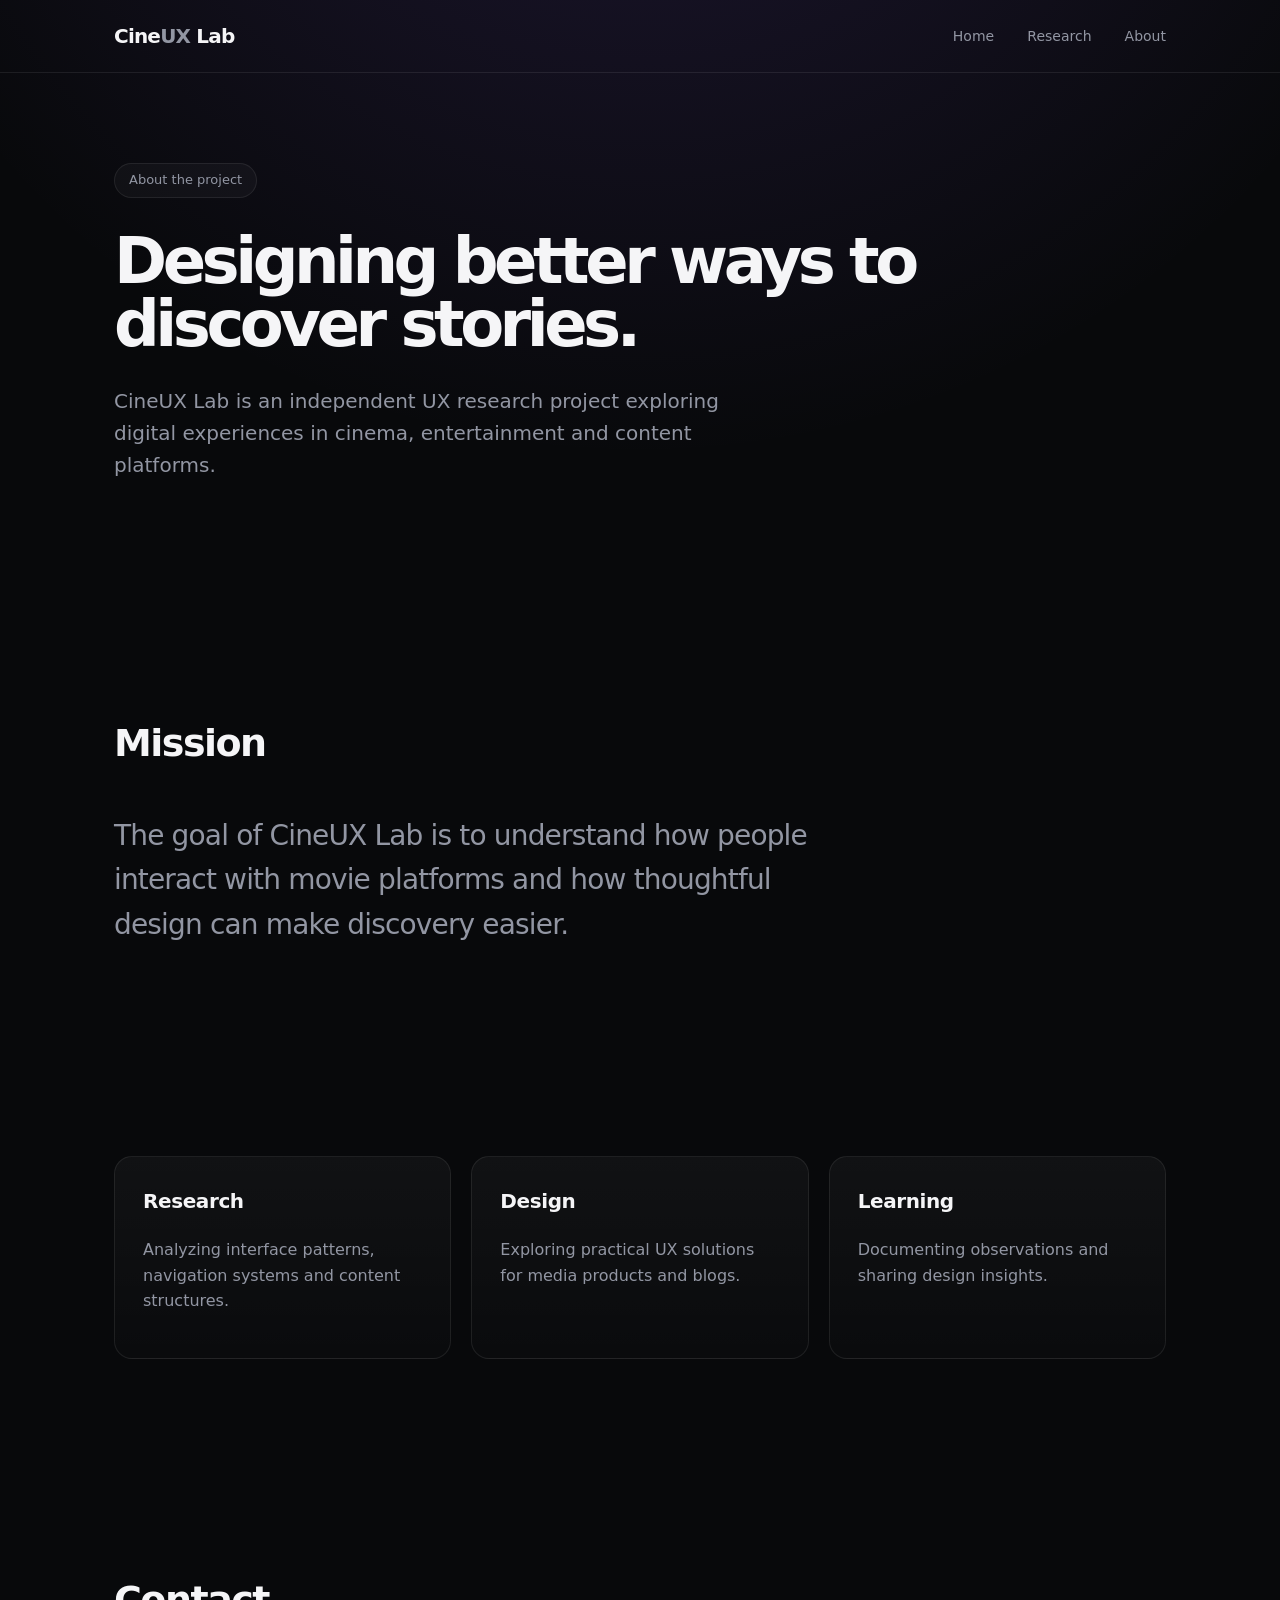
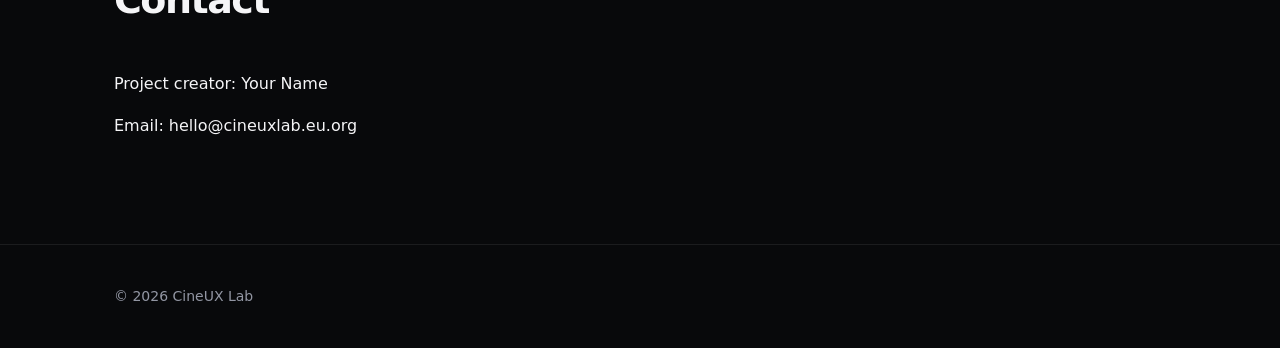
==== about.html @ 1696b7d3 "Create about.html Add about page" ====
<!DOCTYPE html>
<html lang="en">

<head>

<meta charset="UTF-8">
<meta name="viewport" content="width=device-width, initial-scale=1.0">

<title>About — CineUX Lab</title>

<meta name="description" content="About CineUX Lab, an independent UX research project focused on movie and media experiences.">

<link rel="icon" type="image/svg+xml" href="favicon.svg">
<link rel="stylesheet" href="style.css">

</head>


<body>


<header>

<div class="container nav">

<div class="logo">
<a href="index.html" style="color:inherit;text-decoration:none">
Cine<span>UX</span> Lab
</a>
</div>


<nav>
<a href="index.html">Home</a>
<a href="research.html">Research</a>
<a href="about.html">About</a>
</nav>


</div>

</header>



<main>


<section class="hero small">

<div class="container">


<div class="badge">
About the project
</div>


<h1>
Designing better ways to discover stories.
</h1>


<p>
CineUX Lab is an independent UX research project exploring digital experiences in cinema, entertainment and content platforms.
</p>


</div>

</section>




<section>

<div class="container">


<h2>
Mission
</h2>


<p class="large">

The goal of CineUX Lab is to understand how people interact with movie platforms and how thoughtful design can make discovery easier.

</p>


</div>

</section>




<section>

<div class="container">


<div class="grid">


<article>

<h3>
Research
</h3>

<p>
Analyzing interface patterns, navigation systems and content structures.
</p>

</article>



<article>

<h3>
Design
</h3>

<p>
Exploring practical UX solutions for media products and blogs.
</p>

</article>



<article>

<h3>
Learning
</h3>

<p>
Documenting observations and sharing design insights.
</p>

</article>



</div>


</div>

</section>




<section>

<div class="container">


<h2>
Contact
</h2>


<p>
Project creator: Your Name
</p>


<p>
Email: hello@cineuxlab.eu.org
</p>


</div>

</section>



</main>



<footer>

<div class="container">

© 2026 CineUX Lab

</div>

</footer>



</body>

</html>
---- style.css ----
:root {
    --bg: #08090b;
    --surface: #101114;
    --border: rgba(255,255,255,0.08);
    --text: #f5f5f7;
    --muted: #9296a3;
    --accent: #8b5cf6;
    --accent-light: #c4b5fd;
}

* {
    box-sizing: border-box;
}

html {
    scroll-behavior: smooth;
}

body {
    margin: 0;
    background:
        radial-gradient(
            circle at 50% -20%,
            rgba(139,92,246,0.18),
            transparent 35%
        ),
        var(--bg);

    color: var(--text);
    font-family:
        Inter,
        ui-sans-serif,
        system-ui,
        -apple-system,
        BlinkMacSystemFont,
        "Segoe UI",
        sans-serif;

    line-height: 1.6;
}


.container {
    max-width: 1100px;
    margin: auto;
    padding: 0 24px;
}


/* Navigation */

header {
    position: relative;
    border-bottom: 1px solid var(--border);
}

.nav {
    height: 72px;
    display: flex;
    align-items: center;
    justify-content: space-between;
}


.logo {
    font-size: 20px;
    font-weight: 600;
    letter-spacing: -0.04em;
}

.logo span {
    color: var(--muted);
}


nav a {
    color: var(--muted);
    text-decoration: none;
    margin-left: 28px;
    font-size: 14px;
}

nav a:hover {
    color: var(--text);
}



/* Hero */

.hero {
    position: relative;
    padding: 140px 0 120px;
    overflow: hidden;
}


.glow {
    position: absolute;
    width: 500px;
    height: 500px;
    top: -250px;
    left: 50%;
    transform: translateX(-50%);

    background:
        radial-gradient(
            circle,
            rgba(139,92,246,0.25),
            transparent 65%
        );

    filter: blur(40px);
}


.badge {
    display: inline-block;

    border: 1px solid var(--border);
    background: rgba(255,255,255,0.03);

    padding: 6px 14px;
    border-radius: 999px;

    font-size: 13px;
    color: var(--muted);

    margin-bottom: 32px;
}


h1 {
    font-size: clamp(48px, 8vw, 88px);
    line-height: 0.98;
    letter-spacing: -0.07em;

    margin: 0 0 30px;
}


h1 span {
    background:
        linear-gradient(
            90deg,
            #ffffff,
            #a78bfa
        );

    -webkit-background-clip: text;
    background-clip: text;

    color: transparent;
}


.hero p {
    max-width: 650px;

    font-size: 20px;
    color: var(--muted);

    margin-bottom: 40px;
}



.button {
    display: inline-flex;

    padding: 12px 22px;

    border-radius: 10px;

    background: white;
    color: black;

    text-decoration: none;
    font-weight: 600;

    transition: transform .2s ease;
}


.button:hover {
    transform: translateY(-2px);
}



/* Sections */

section {
    padding: 90px 0;
}


h2 {
    font-size: 38px;
    letter-spacing: -0.04em;

    margin-bottom: 40px;
}



.grid {

    display: grid;

    grid-template-columns:
        repeat(auto-fit, minmax(280px,1fr));

    gap: 20px;

}


article {

    background:
        linear-gradient(
            180deg,
            rgba(255,255,255,0.04),
            rgba(255,255,255,0.01)
        );

    border: 1px solid var(--border);

    border-radius: 18px;

    padding: 28px;

}


article h3 {

    margin-top: 0;

    font-size: 20px;

    letter-spacing: -0.02em;

}


article p {

    color: var(--muted);

}



.large {

    max-width: 750px;

    font-size: 28px;

    color: var(--muted);

    letter-spacing: -0.03em;

}

.hero.small {
    padding: 90px 0 70px;
}

.hero.small h1 {
    font-size: clamp(42px, 6vw, 64px);
}

/* Footer */

footer {

    border-top: 1px solid var(--border);

    padding: 40px 0;

    color: var(--muted);

    font-size: 14px;

}
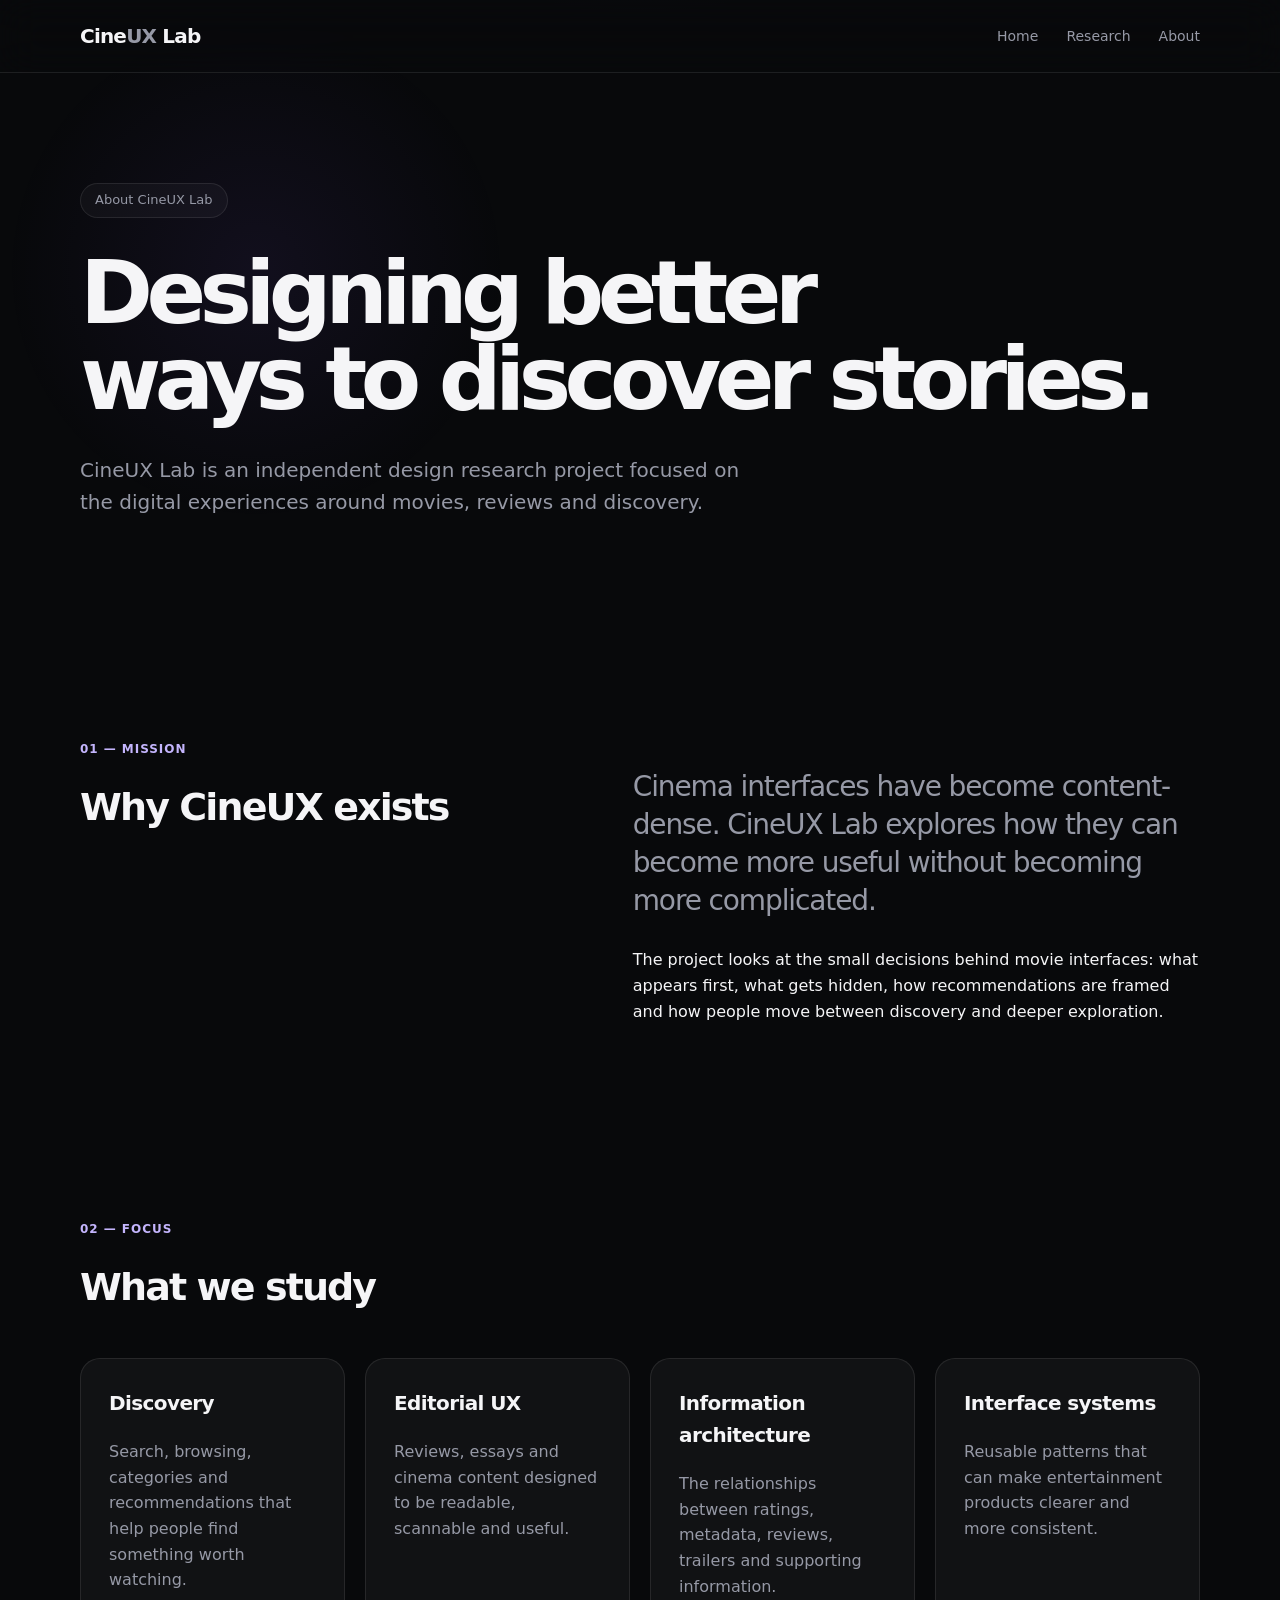
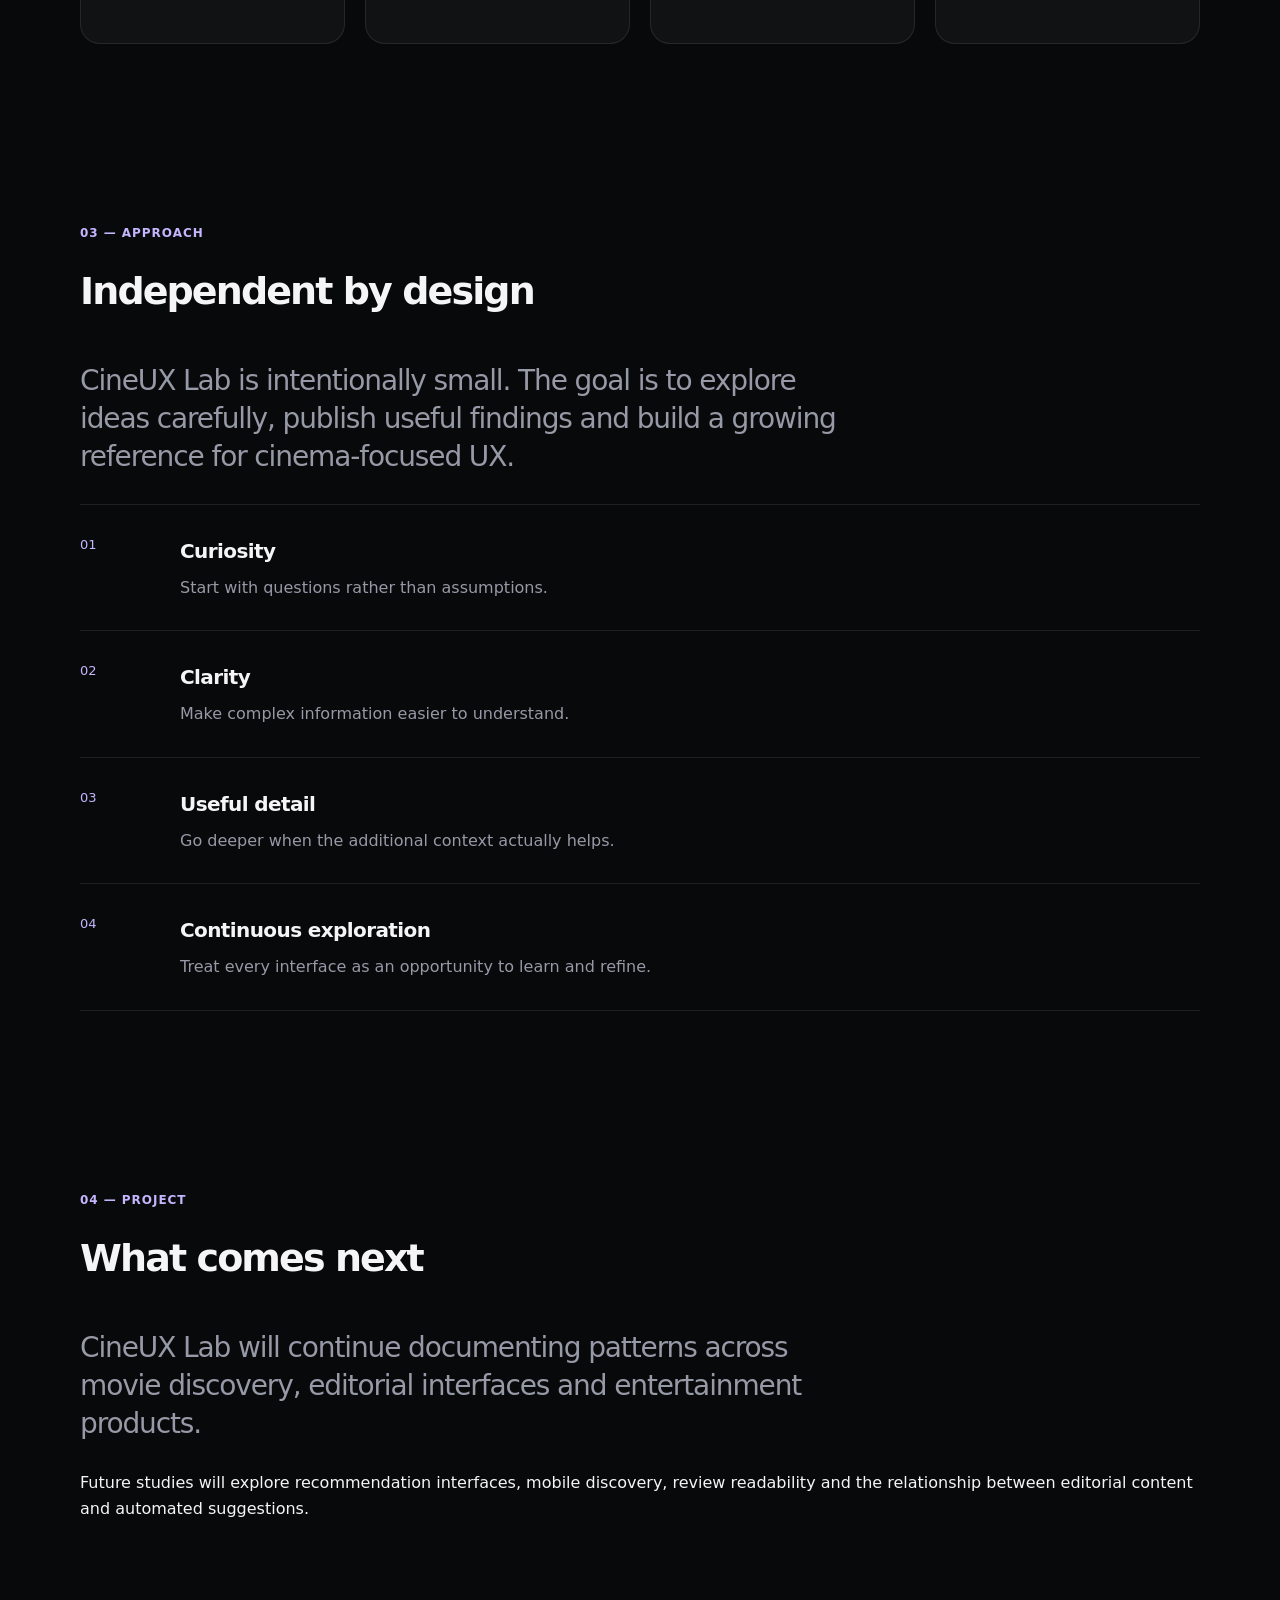
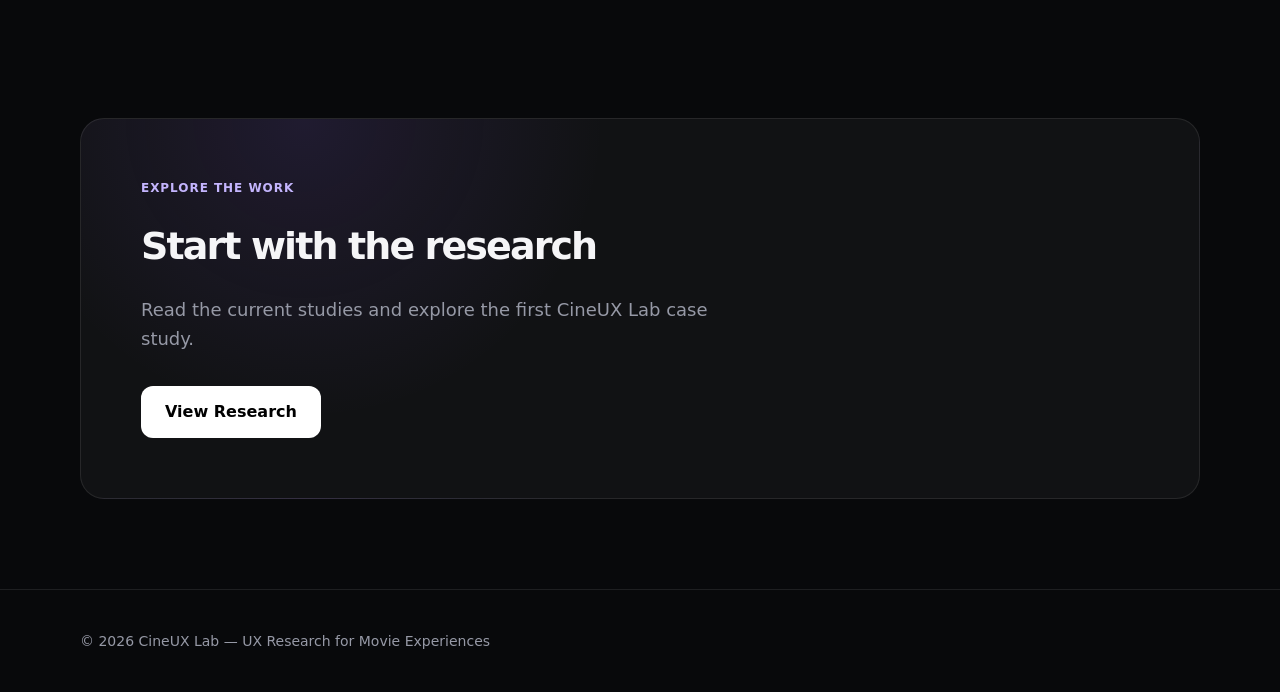
==== commit 1cdc971d: "Update about.html Create complete About page" ====
--- a/about.html
+++ b/about.html
@@ -8,10 +8,53 @@
 
 <title>About — CineUX Lab</title>
 
-<meta name="description" content="About CineUX Lab, an independent UX research project focused on movie and media experiences.">
-
-<link rel="icon" type="image/svg+xml" href="favicon.svg">
-<link rel="stylesheet" href="style.css">
+<meta
+    name="description"
+    content="About CineUX Lab, an independent UX research project exploring better digital experiences for cinema and entertainment."
+>
+
+<meta name="theme-color" content="#08090b">
+
+<meta
+    property="og:title"
+    content="About — CineUX Lab"
+>
+
+<meta
+    property="og:description"
+    content="An independent UX research project exploring digital experiences in cinema and entertainment."
+>
+
+<meta
+    property="og:type"
+    content="website"
+>
+
+<meta
+    property="og:url"
+    content="https://formark.github.io/cineuxlab/about.html"
+>
+
+<meta
+    property="og:image"
+    content="https://formark.github.io/cineuxlab/og-image.png"
+>
+
+<meta
+    name="twitter:card"
+    content="summary_large_image"
+>
+
+<link
+    rel="icon"
+    type="image/svg+xml"
+    href="favicon.svg"
+>
+
+<link
+    rel="stylesheet"
+    href="style.css"
+>
 
 </head>
 
@@ -24,19 +67,35 @@
 <div class="container nav">
 
 <div class="logo">
-<a href="index.html" style="color:inherit;text-decoration:none">
+
+<a
+    href="index.html"
+    style="color:inherit;text-decoration:none"
+>
+
 Cine<span>UX</span> Lab
+
 </a>
+
 </div>
 
 
 <nav>
-<a href="index.html">Home</a>
-<a href="research.html">Research</a>
-<a href="about.html">About</a>
+
+<a href="index.html">
+Home
+</a>
+
+<a href="research.html">
+Research
+</a>
+
+<a href="about.html">
+About
+</a>
+
 </nav>
 
-
 </div>
 
 </header>
@@ -50,26 +109,24 @@
 
 <div class="container">
 
-
 <div class="badge">
-About the project
-</div>
-
+About CineUX Lab
+</div>
 
 <h1>
-Designing better ways to discover stories.
+Designing better
+<br>
+ways to discover stories.
 </h1>
 
-
-<p>
-CineUX Lab is an independent UX research project exploring digital experiences in cinema, entertainment and content platforms.
-</p>
-
-
-</div>
-
-</section>
-
+<p>
+CineUX Lab is an independent design research project focused
+on the digital experiences around movies, reviews and discovery.
+</p>
+
+</div>
+
+</section>
 
 
 
@@ -77,23 +134,47 @@
 
 <div class="container">
 
+<div class="research-intro">
+
+<div>
+
+<span class="section-label">
+01 — Mission
+</span>
 
 <h2>
-Mission
+Why CineUX exists
 </h2>
 
+</div>
+
+
+<div>
 
 <p class="large">
 
-The goal of CineUX Lab is to understand how people interact with movie platforms and how thoughtful design can make discovery easier.
-
-</p>
-
-
-</div>
-
-</section>
-
+Cinema interfaces have become content-dense.
+CineUX Lab explores how they can become more useful without
+becoming more complicated.
+
+</p>
+
+<p>
+
+The project looks at the small decisions behind movie
+interfaces: what appears first, what gets hidden, how
+recommendations are framed and how people move between
+discovery and deeper exploration.
+
+</p>
+
+</div>
+
+</div>
+
+</div>
+
+</section>
 
 
 
@@ -101,6 +182,14 @@
 
 <div class="container">
 
+<span class="section-label">
+02 — Focus
+</span>
+
+<h2>
+What we study
+</h2>
+
 
 <div class="grid">
 
@@ -108,52 +197,63 @@
 <article>
 
 <h3>
-Research
-</h3>
-
-<p>
-Analyzing interface patterns, navigation systems and content structures.
+Discovery
+</h3>
+
+<p>
+Search, browsing, categories and recommendations that help
+people find something worth watching.
 </p>
 
 </article>
 
 
-
 <article>
 
 <h3>
-Design
-</h3>
-
-<p>
-Exploring practical UX solutions for media products and blogs.
+Editorial UX
+</h3>
+
+<p>
+Reviews, essays and cinema content designed to be readable,
+scannable and useful.
 </p>
 
 </article>
 
 
-
 <article>
 
 <h3>
-Learning
-</h3>
-
-<p>
-Documenting observations and sharing design insights.
+Information architecture
+</h3>
+
+<p>
+The relationships between ratings, metadata, reviews,
+trailers and supporting information.
 </p>
 
 </article>
 
 
-
-</div>
-
-
-</div>
-
-</section>
-
+<article>
+
+<h3>
+Interface systems
+</h3>
+
+<p>
+Reusable patterns that can make entertainment products
+clearer and more consistent.
+</p>
+
+</article>
+
+</div>
+
+</div>
+
+</section>
 
 
 
@@ -161,26 +261,174 @@
 
 <div class="container">
 
+<span class="section-label">
+03 — Approach
+</span>
 
 <h2>
-Contact
+Independent by design
 </h2>
 
-
-<p>
-Project creator: Your Name
-</p>
-
-
-<p>
-Email: hello@cineuxlab.eu.org
-</p>
-
-
-</div>
-
-</section>
-
+<p class="large">
+
+CineUX Lab is intentionally small.
+The goal is to explore ideas carefully, publish useful findings
+and build a growing reference for cinema-focused UX.
+
+</p>
+
+
+<div class="principles-list">
+
+
+<div class="principle-row">
+
+<span>01</span>
+
+<div>
+
+<h3>
+Curiosity
+</h3>
+
+<p>
+Start with questions rather than assumptions.
+</p>
+
+</div>
+
+</div>
+
+
+<div class="principle-row">
+
+<span>02</span>
+
+<div>
+
+<h3>
+Clarity
+</h3>
+
+<p>
+Make complex information easier to understand.
+</p>
+
+</div>
+
+</div>
+
+
+<div class="principle-row">
+
+<span>03</span>
+
+<div>
+
+<h3>
+Useful detail
+</h3>
+
+<p>
+Go deeper when the additional context actually helps.
+</p>
+
+</div>
+
+</div>
+
+
+<div class="principle-row">
+
+<span>04</span>
+
+<div>
+
+<h3>
+Continuous exploration
+</h3>
+
+<p>
+Treat every interface as an opportunity to learn and refine.
+</p>
+
+</div>
+
+</div>
+
+
+</div>
+
+</div>
+
+</section>
+
+
+
+<section>
+
+<div class="container">
+
+<span class="section-label">
+04 — Project
+</span>
+
+<h2>
+What comes next
+</h2>
+
+<p class="large">
+
+CineUX Lab will continue documenting patterns across movie
+discovery, editorial interfaces and entertainment products.
+
+</p>
+
+<p>
+
+Future studies will explore recommendation interfaces,
+mobile discovery, review readability and the relationship
+between editorial content and automated suggestions.
+
+</p>
+
+</div>
+
+</section>
+
+
+
+<section>
+
+<div class="container">
+
+<div class="research-cta">
+
+<span class="section-label">
+Explore the work
+</span>
+
+<h2>
+Start with the research
+</h2>
+
+<p>
+Read the current studies and explore the first CineUX Lab
+case study.
+</p>
+
+<a
+    class="button"
+    href="research.html"
+>
+View Research
+</a>
+
+</div>
+
+</div>
+
+</section>
 
 
 </main>
@@ -191,14 +439,13 @@
 
 <div class="container">
 
-© 2026 CineUX Lab
+© 2026 CineUX Lab — UX Research for Movie Experiences
 
 </div>
 
 </footer>
 
 
-
 </body>
 
 </html>
--- a/style.css
+++ b/style.css
@@ -1,32 +1,46 @@
 :root {
     --bg: #08090b;
-    --surface: #101114;
-    --border: rgba(255,255,255,0.08);
+    --surface: rgba(255,255,255,0.04);
+    --surface-hover: rgba(255,255,255,0.07);
+
+    --border: rgba(255,255,255,0.09);
+
     --text: #f5f5f7;
-    --muted: #9296a3;
+    --muted: #9699a6;
+
     --accent: #8b5cf6;
-    --accent-light: #c4b5fd;
-}
+    --accent-soft: #c4b5fd;
+
+    --max-width: 1120px;
+}
+
+
+/* Reset */
 
 * {
     box-sizing: border-box;
 }
 
+
 html {
     scroll-behavior: smooth;
 }
 
+
 body {
+
     margin: 0;
+
     background:
         radial-gradient(
-            circle at 50% -20%,
-            rgba(139,92,246,0.18),
-            transparent 35%
+            900px circle at 50% -10%,
+            rgba(139,92,246,.20),
+            transparent 45%
         ),
         var(--bg);
 
     color: var(--text);
+
     font-family:
         Inter,
         ui-sans-serif,
@@ -37,252 +51,1111 @@
         sans-serif;
 
     line-height: 1.6;
-}
+
+    overflow-x: hidden;
+}
+
+
+
+body::after {
+
+    content: "";
+
+    position: fixed;
+
+    inset: 0;
+
+    background:
+        radial-gradient(
+            500px circle at 20% 30%,
+            rgba(139,92,246,.08),
+            transparent 50%
+        );
+
+    pointer-events: none;
+
+    z-index: -1;
+
+}
+
+
+
+/* Layout */
 
 
 .container {
-    max-width: 1100px;
-    margin: auto;
-    padding: 0 24px;
-}
+
+    width: min(
+        100% - 48px,
+        var(--max-width)
+    );
+
+    margin-inline: auto;
+
+}
+
 
 
 /* Navigation */
 
+
 header {
+
+    border-bottom:
+        1px solid var(--border);
+
+    backdrop-filter:
+        blur(20px);
+
+}
+
+
+.nav {
+
+    height: 72px;
+
+    display: flex;
+
+    align-items: center;
+
+    justify-content: space-between;
+
+}
+
+
+
+.logo {
+
+    font-size: 20px;
+
+    font-weight: 650;
+
+    letter-spacing: -.04em;
+
+}
+
+
+
+.logo span {
+
+    color: var(--muted);
+
+}
+
+
+
+nav {
+
+    display: flex;
+
+    gap: 28px;
+
+}
+
+
+
+nav a {
+
+    color: var(--muted);
+
+    text-decoration: none;
+
+    font-size: 14px;
+
+    transition:
+        color .2s ease;
+
+}
+
+
+nav a:hover {
+
+    color: white;
+
+}
+
+
+
+/* Hero */
+
+
+.hero {
+
     position: relative;
-    border-bottom: 1px solid var(--border);
-}
-
-.nav {
-    height: 72px;
-    display: flex;
-    align-items: center;
-    justify-content: space-between;
-}
-
-
-.logo {
-    font-size: 20px;
-    font-weight: 600;
-    letter-spacing: -0.04em;
-}
-
-.logo span {
-    color: var(--muted);
-}
-
-
-nav a {
-    color: var(--muted);
-    text-decoration: none;
-    margin-left: 28px;
-    font-size: 14px;
-}
-
-nav a:hover {
-    color: var(--text);
-}
-
-
-
-/* Hero */
-
-.hero {
-    position: relative;
-    padding: 140px 0 120px;
-    overflow: hidden;
-}
+
+    padding:
+
+        150px 0
+
+        120px;
+
+}
+
 
 
 .glow {
+
     position: absolute;
-    width: 500px;
-    height: 500px;
-    top: -250px;
+
+    width: 600px;
+
+    height: 600px;
+
+    top: -300px;
+
     left: 50%;
-    transform: translateX(-50%);
+
+
+    transform:
+        translateX(-50%);
+
 
     background:
         radial-gradient(
             circle,
-            rgba(139,92,246,0.25),
+            rgba(139,92,246,.28),
             transparent 65%
         );
 
-    filter: blur(40px);
-}
+
+    filter:
+        blur(40px);
+
+
+    animation:
+        floatGlow 10s ease-in-out infinite;
+
+}
+
+
+
+@keyframes floatGlow {
+
+    0%,100% {
+
+        opacity: .7;
+
+        transform:
+            translateX(-50%)
+            translateY(0);
+
+    }
+
+
+    50% {
+
+        opacity: 1;
+
+        transform:
+            translateX(-50%)
+            translateY(50px);
+
+    }
+
+}
+
+
 
 
 .badge {
-    display: inline-block;
-
-    border: 1px solid var(--border);
-    background: rgba(255,255,255,0.03);
-
-    padding: 6px 14px;
-    border-radius: 999px;
-
-    font-size: 13px;
-    color: var(--muted);
-
-    margin-bottom: 32px;
-}
+
+    display: inline-flex;
+
+    align-items: center;
+
+
+    padding:
+        6px 14px;
+
+
+    border:
+
+        1px solid var(--border);
+
+
+    border-radius:
+
+        999px;
+
+
+    background:
+
+        rgba(255,255,255,.03);
+
+
+    color:
+
+        var(--muted);
+
+
+    font-size:
+
+        13px;
+
+
+    margin-bottom:
+
+        32px;
+
+}
+
+
+
 
 
 h1 {
-    font-size: clamp(48px, 8vw, 88px);
-    line-height: 0.98;
-    letter-spacing: -0.07em;
-
-    margin: 0 0 30px;
-}
+
+    margin: 0 0 32px;
+
+
+    font-size:
+
+        clamp(
+            48px,
+            8vw,
+            88px
+        );
+
+
+    line-height:
+
+        .98;
+
+
+    letter-spacing:
+
+        -.075em;
+
+}
+
 
 
 h1 span {
+
     background:
+
         linear-gradient(
             90deg,
-            #ffffff,
-            #a78bfa
+            white,
+            var(--accent-soft)
         );
 
-    -webkit-background-clip: text;
-    background-clip: text;
-
-    color: transparent;
-}
+
+    background-clip:
+
+        text;
+
+
+    -webkit-background-clip:
+
+        text;
+
+
+    color:
+
+        transparent;
+
+}
+
 
 
 .hero p {
+
+    max-width:
+
+        680px;
+
+
+    font-size:
+
+        20px;
+
+
+    color:
+
+        var(--muted);
+
+
+    margin-bottom:
+
+        42px;
+
+}
+
+
+
+
+/* Buttons */
+
+
+.button {
+
+    display:
+
+        inline-flex;
+
+
+    align-items:
+
+        center;
+
+
+    padding:
+
+        13px 24px;
+
+
+    border-radius:
+
+        12px;
+
+
+    background:
+
+        white;
+
+
+    color:
+
+        black;
+
+
+    text-decoration:
+
+        none;
+
+
+    font-weight:
+
+        600;
+
+
+    transition:
+
+        transform .25s ease,
+        box-shadow .25s ease;
+
+}
+
+
+
+.button:hover {
+
+    transform:
+
+        translateY(-3px);
+
+
+    box-shadow:
+
+        0 15px 40px rgba(0,0,0,.35);
+
+}
+
+
+
+/* Sections */
+
+
+section {
+
+    padding:
+
+        90px 0;
+
+
+    animation:
+
+        fadeUp .8s ease both;
+
+}
+
+
+
+@keyframes fadeUp {
+
+    from {
+
+        opacity:0;
+
+        transform:
+
+            translateY(30px);
+
+        filter:
+
+            blur(8px);
+
+    }
+
+
+    to {
+
+        opacity:1;
+
+        transform:
+
+            translateY(0);
+
+        filter:
+
+            blur(0);
+
+    }
+
+}
+
+
+
+h2 {
+
+    font-size:
+
+        38px;
+
+
+    letter-spacing:
+
+        -.05em;
+
+
+    margin:
+
+        0 0 40px;
+
+}
+
+
+
+
+
+/* Cards */
+
+
+.grid {
+
+    display:
+
+        grid;
+
+
+    grid-template-columns:
+
+        repeat(
+            auto-fit,
+            minmax(260px,1fr)
+        );
+
+
+    gap:
+
+        20px;
+
+}
+
+
+
+article {
+
+    padding:
+
+        28px;
+
+
+    border:
+
+        1px solid var(--border);
+
+
+    border-radius:
+
+        20px;
+
+
+    background:
+
+        var(--surface);
+
+
+    backdrop-filter:
+
+        blur(20px);
+
+
+    transition:
+
+        transform .3s ease,
+        background .3s ease,
+        border-color .3s ease;
+
+}
+
+
+
+article:hover {
+
+    transform:
+
+        translateY(-8px);
+
+
+    background:
+
+        var(--surface-hover);
+
+
+    border-color:
+
+        rgba(255,255,255,.18);
+
+}
+
+
+
+article h3 {
+
+    margin-top:0;
+
+    font-size:
+
+        20px;
+
+    letter-spacing:
+
+        -.03em;
+
+}
+
+
+
+article p {
+
+    color:
+
+        var(--muted);
+
+}
+
+
+
+
+
+.large {
+
+    max-width:
+
+        780px;
+
+
+    font-size:
+
+        28px;
+
+
+    line-height:
+
+        1.35;
+
+
+    letter-spacing:
+
+        -.04em;
+
+
+    color:
+
+        var(--muted);
+
+}
+
+
+
+/* Footer */
+
+
+footer {
+
+    border-top:
+
+        1px solid var(--border);
+
+
+    padding:
+
+        40px 0;
+
+
+    color:
+
+        var(--muted);
+
+
+    font-size:
+
+        14px;
+
+}
+
+
+
+
+/* Mobile */
+
+
+@media (max-width: 700px) {
+
+
+    nav {
+
+        display:none;
+
+    }
+
+
+    .hero {
+
+        padding-top:
+
+            90px;
+
+    }
+
+
+    h1 {
+
+        font-size:
+
+            46px;
+
+    }
+
+
+    .large {
+
+        font-size:
+
+            22px;
+
+    }
+
+}
+
+/* Case study */
+
+.case-study {
+    max-width: 100%;
+}
+
+.case-header {
+    max-width: 900px;
+    margin: 0 auto;
+    padding: 130px 24px 100px;
+}
+
+.case-header h1 {
+    margin: 28px 0;
+}
+
+.case-intro {
+    max-width: 680px;
+    font-size: 22px;
+    color: var(--muted);
+}
+
+.case-meta {
+    display: flex;
+    gap: 70px;
+    margin-top: 55px;
+    padding-top: 28px;
+    border-top: 1px solid var(--border);
+}
+
+.case-meta div {
+    display: flex;
+    flex-direction: column;
+    gap: 5px;
+}
+
+.case-meta span {
+    font-size: 12px;
+    color: var(--muted);
+    text-transform: uppercase;
+    letter-spacing: .08em;
+}
+
+.case-meta strong {
+    font-size: 14px;
+}
+
+.case-content {
+    max-width: 720px;
+    margin: 0 auto;
+    padding: 0 24px 120px;
+}
+
+.case-content section {
+    padding: 80px 0;
+    border-top: 1px solid var(--border);
+    animation: none;
+}
+
+.section-label {
+    color: var(--accent-soft);
+    font-size: 13px;
+    font-weight: 600;
+    margin-bottom: 20px;
+}
+
+.case-content h2 {
+    font-size: 34px;
+    margin-bottom: 28px;
+}
+
+.case-content p {
+    color: var(--muted);
+    font-size: 17px;
+}
+
+.case-content strong {
+    color: var(--text);
+}
+
+blockquote {
+    margin: 40px 0;
+    padding-left: 28px;
+    border-left: 2px solid var(--accent);
+
+    font-size: 30px;
+    line-height: 1.3;
+    letter-spacing: -.04em;
+}
+
+.insight-list {
+    border-top: 1px solid var(--border);
+}
+
+.insight-list > div {
+    display: grid;
+    grid-template-columns: 50px 1fr;
+    gap: 10px;
+
+    padding: 24px 0;
+
+    border-bottom: 1px solid var(--border);
+}
+
+.insight-list span {
+    color: var(--accent-soft);
+    font-size: 13px;
+}
+
+.insight-list strong {
+    font-size: 18px;
+}
+
+.insight-list p {
+    grid-column: 2;
+    margin: 0;
+}
+
+.principle {
+    display: grid;
+    grid-template-columns: 140px 1fr;
+    padding: 20px 0;
+    border-top: 1px solid var(--border);
+}
+
+.principle strong {
+    color: var(--accent-soft);
+}
+
+.principle span {
+    color: var(--muted);
+}
+
+.statement {
+    font-size: 32px !important;
+    line-height: 1.3;
+    letter-spacing: -.04em;
+    color: var(--text) !important;
+}
+
+.statement em {
+    color: var(--accent-soft);
+    font-style: normal;
+}
+
+.takeaways {
+    margin: 0;
+    padding: 0;
+    list-style: none;
+}
+
+.takeaways li {
+    padding: 18px 0;
+    border-bottom: 1px solid var(--border);
+    color: var(--muted);
+    font-size: 17px;
+}
+
+@media (max-width: 700px) {
+
+    .case-header {
+        padding-top: 90px;
+    }
+
+    .case-meta {
+        flex-direction: column;
+        gap: 24px;
+    }
+
+    blockquote {
+        font-size: 24px;
+    }
+
+    .principle {
+        grid-template-columns: 1fr;
+        gap: 6px;
+    }
+
+    .statement {
+        font-size: 25px !important;
+    }
+}
+/* Research cards */
+
+.research-card {
+    padding: 34px;
+    border: 1px solid var(--border);
+    border-radius: 20px;
+    background: var(--surface);
+    transition:
+        transform .3s ease,
+        border-color .3s ease,
+        background .3s ease;
+}
+
+.research-card:hover {
+    transform: translateY(-5px);
+    background: var(--surface-hover);
+    border-color: rgba(255,255,255,.18);
+}
+
+.research-card-meta {
+    display: flex;
+    justify-content: space-between;
+    gap: 20px;
+    margin-bottom: 28px;
+
+    color: var(--muted);
+    font-size: 12px;
+    text-transform: uppercase;
+    letter-spacing: .07em;
+}
+
+.research-card h3 {
     max-width: 650px;
+    margin: 0 0 14px;
+
+    font-size: 28px;
+    letter-spacing: -.04em;
+}
+
+.research-card p {
+    max-width: 620px;
+    margin-bottom: 28px;
+    color: var(--muted);
+}
+
+.text-link {
+    color: var(--text);
+    text-decoration: none;
+    font-size: 14px;
+    font-weight: 600;
+}
+
+.text-link:hover {
+    color: var(--accent-soft);
+}
+/* Research page */
+
+.hero.small {
+    padding-top: 110px;
+    padding-bottom: 90px;
+}
+
+.research-intro {
+    display: grid;
+    grid-template-columns: 1fr 1.2fr;
+    gap: 80px;
+    align-items: start;
+}
+
+.section-label {
+    display: block;
+    margin-bottom: 18px;
+
+    color: var(--accent-soft);
+    font-size: 12px;
+    font-weight: 600;
+
+    letter-spacing: .08em;
+    text-transform: uppercase;
+}
+
+.research-intro h2 {
+    margin-top: 0;
+}
+
+.section-heading {
+    display: flex;
+    align-items: flex-end;
+    justify-content: space-between;
+    gap: 30px;
+    margin-bottom: 30px;
+}
+
+.section-heading h2 {
+    margin: 0;
+}
+
+.study-number {
+    color: var(--muted);
+    font-size: 14px;
+}
+
+.featured-study {
+    padding: 42px;
+}
+
+.featured-study h3 {
+    max-width: 700px;
+    font-size: 34px;
+    letter-spacing: -.045em;
+}
+
+.featured-study p {
+    max-width: 720px;
+    font-size: 18px;
+}
+
+.study-tags {
+    display: flex;
+    flex-wrap: wrap;
+    gap: 8px;
+    margin: 28px 0;
+}
+
+.study-tags span {
+    padding: 6px 10px;
+
+    border: 1px solid var(--border);
+    border-radius: 999px;
+
+    color: var(--muted);
+    font-size: 12px;
+}
+
+.card-index {
+    margin-bottom: 24px;
+
+    color: var(--accent-soft);
+    font-size: 13px;
+    font-weight: 600;
+}
+
+.method-grid article {
+    min-height: 220px;
+}
+
+.principles-list {
+    border-top: 1px solid var(--border);
+}
+
+.principle-row {
+    display: grid;
+    grid-template-columns: 70px 1fr;
+    gap: 30px;
+
+    padding: 30px 0;
+
+    border-bottom: 1px solid var(--border);
+}
+
+.principle-row > span {
+    color: var(--accent-soft);
+    font-size: 13px;
+}
+
+.principle-row h3 {
+    margin: 0 0 8px;
 
     font-size: 20px;
-    color: var(--muted);
-
-    margin-bottom: 40px;
-}
-
-
-
-.button {
-    display: inline-flex;
-
-    padding: 12px 22px;
-
-    border-radius: 10px;
-
-    background: white;
-    color: black;
-
-    text-decoration: none;
-    font-weight: 600;
-
-    transition: transform .2s ease;
-}
-
-
-.button:hover {
-    transform: translateY(-2px);
-}
-
-
-
-/* Sections */
-
-section {
-    padding: 90px 0;
-}
-
-
-h2 {
-    font-size: 38px;
-    letter-spacing: -0.04em;
-
-    margin-bottom: 40px;
-}
-
-
-
-.grid {
-
-    display: grid;
-
-    grid-template-columns:
-        repeat(auto-fit, minmax(280px,1fr));
-
-    gap: 20px;
-
-}
-
-
-article {
+    letter-spacing: -.03em;
+}
+
+.principle-row p {
+    max-width: 650px;
+    margin: 0;
+
+    color: var(--muted);
+}
+
+.research-cta {
+    padding: 60px;
+
+    border: 1px solid var(--border);
+    border-radius: 24px;
 
     background:
-        linear-gradient(
-            180deg,
-            rgba(255,255,255,0.04),
-            rgba(255,255,255,0.01)
-        );
-
-    border: 1px solid var(--border);
-
-    border-radius: 18px;
-
-    padding: 28px;
-
-}
-
-
-article h3 {
-
-    margin-top: 0;
-
-    font-size: 20px;
-
-    letter-spacing: -0.02em;
-
-}
-
-
-article p {
-
-    color: var(--muted);
-
-}
-
-
-
-.large {
-
-    max-width: 750px;
-
-    font-size: 28px;
-
-    color: var(--muted);
-
-    letter-spacing: -0.03em;
-
-}
-
-.hero.small {
-    padding: 90px 0 70px;
-}
-
-.hero.small h1 {
-    font-size: clamp(42px, 6vw, 64px);
-}
-
-/* Footer */
-
-footer {
-
-    border-top: 1px solid var(--border);
-
-    padding: 40px 0;
-
-    color: var(--muted);
-
-    font-size: 14px;
-
-}
+        radial-gradient(
+            500px circle at 20% 0%,
+            rgba(139,92,246,.12),
+            transparent 60%
+        ),
+        var(--surface);
+}
+
+.research-cta h2 {
+    margin-bottom: 20px;
+}
+
+.research-cta p {
+    max-width: 620px;
+    margin-bottom: 32px;
+
+    color: var(--muted);
+    font-size: 18px;
+}
+
+
+@media (max-width: 700px) {
+
+    .research-intro {
+        grid-template-columns: 1fr;
+        gap: 30px;
+    }
+
+    .section-heading {
+        align-items: flex-start;
+        flex-direction: column;
+    }
+
+    .featured-study {
+        padding: 28px;
+    }
+
+    .featured-study h3 {
+        font-size: 27px;
+    }
+
+    .principle-row {
+        grid-template-columns: 1fr;
+        gap: 10px;
+    }
+
+    .research-cta {
+        padding: 32px 24px;
+    }
+
+}
